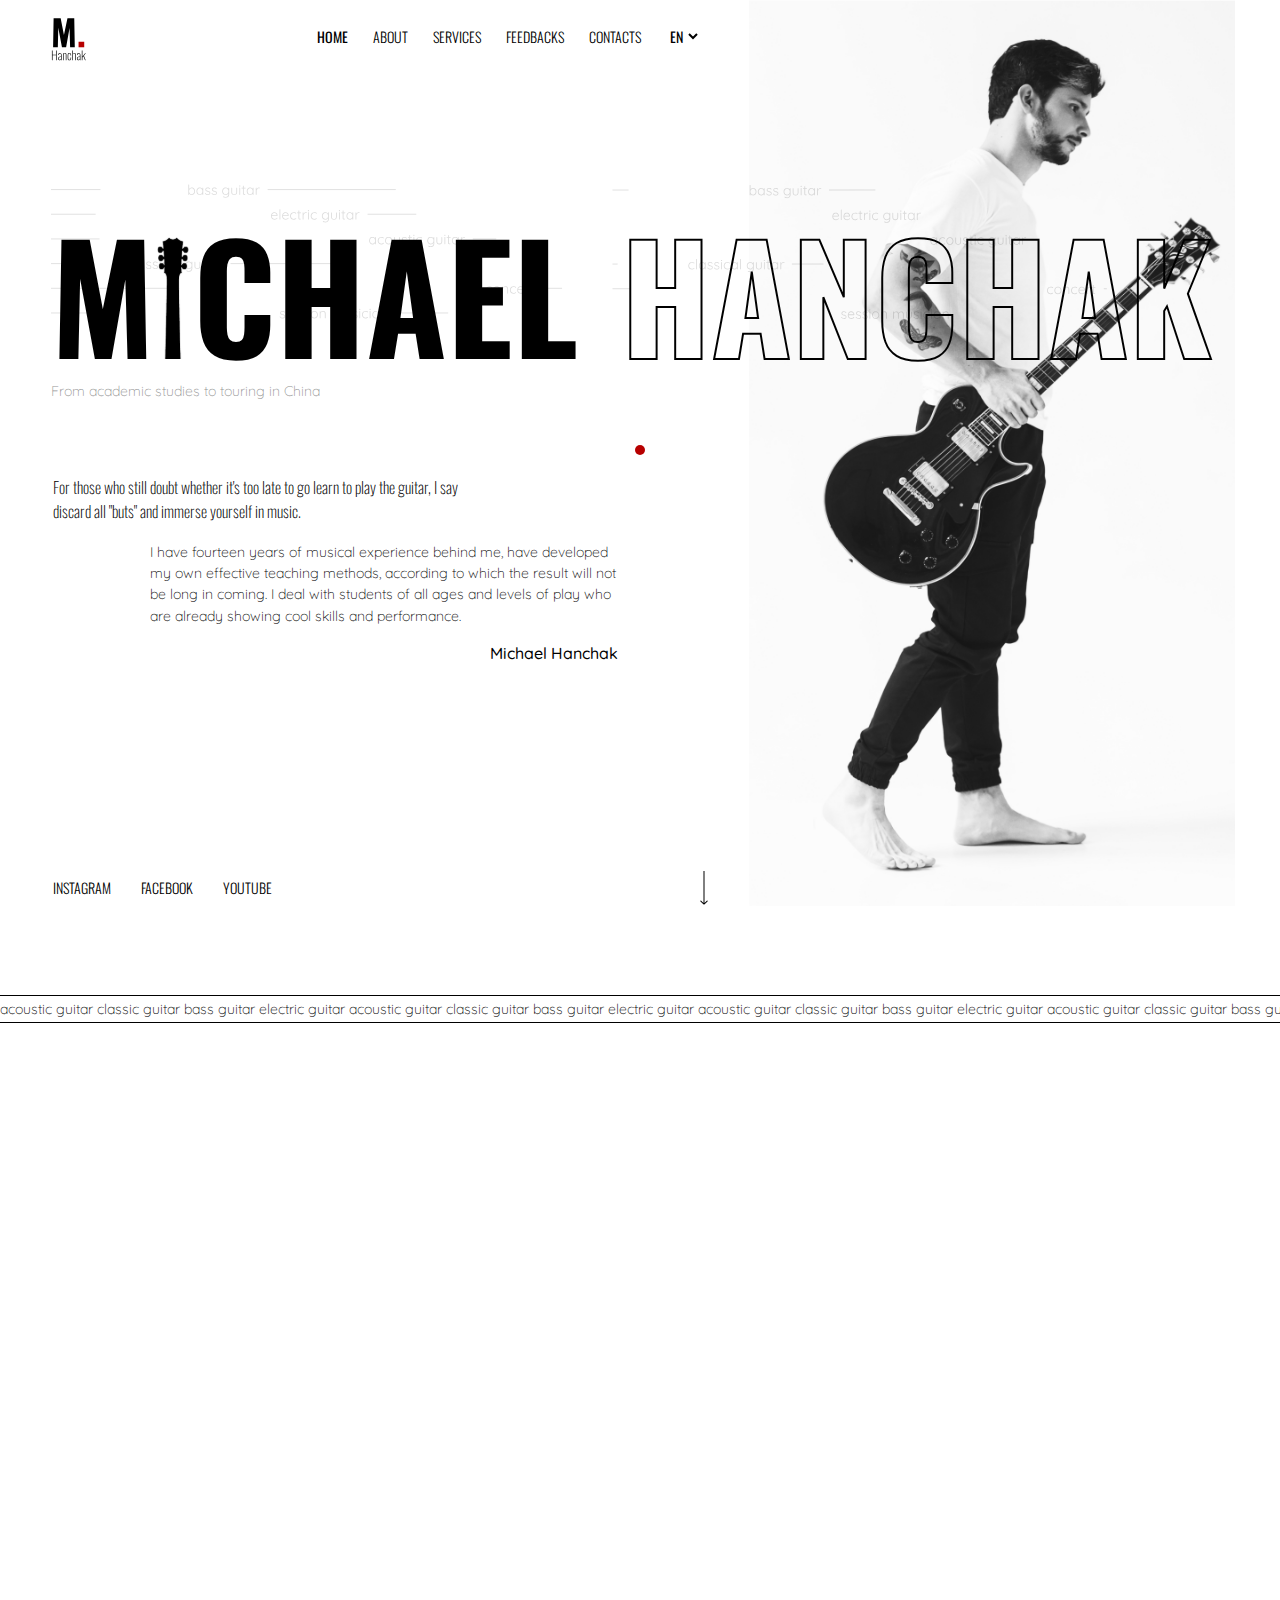
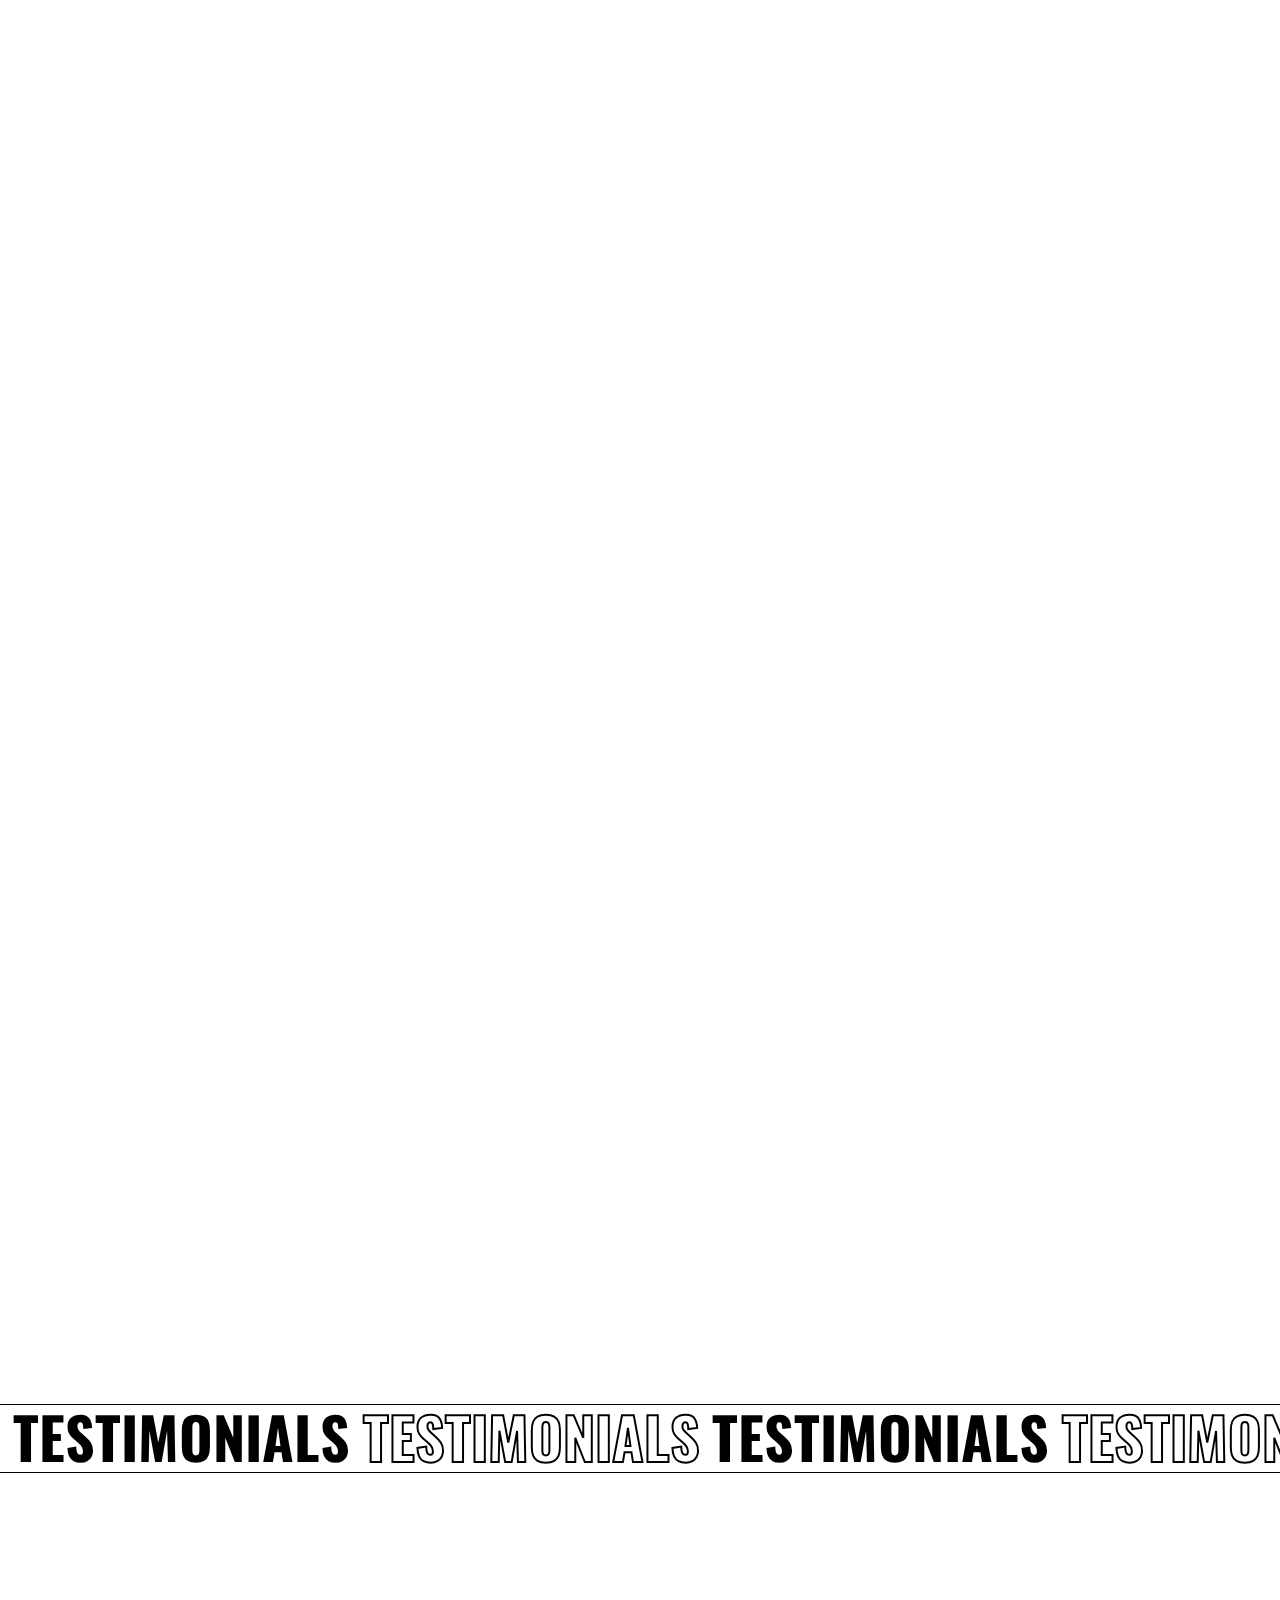
==== index.html @ 6a5775c9 "Add files via upload" ====
<!DOCTYPE html>
<html lang="en">
<head>
    <meta charset="UTF-8">
    <meta http-equiv="X-UA-Compatible" content="IE=edge">
    <meta name="viewport" content="width=device-width, initial-scale=1.0">
    <link rel="stylesheet" href="css/style.css">
    <link rel="preconnect" href="https://fonts.googleapis.com">
    <link rel="preconnect" href="https://fonts.gstatic.com" crossorigin>
    <link href="https://fonts.googleapis.com/css2?family=Oswald:wght@200;300;700&family=Quicksand:wght@300;400;500&display=swap" rel="stylesheet">
    <title>Michael Hanchak</title>
</head>
<body>
<!--HEADER------------------------------------------------------->
    <header>
        <div class="header_main" id="home">
            <img src="img/logo.svg" alt="" class="logo">
            <ul class="header_list">
                <li class="header_list_item cool"><a class="link_style" href=""><b>HOME</b></a></li>
                <li class="header_list_item"><a class="link_style" href="#aboutus">ABOUT</a></li>
                <li class="header_list_item"><a class="link_style" href="#buttons">SERVICES</a></li>
                <li class="header_list_item"><a class="link_style" href="#reviews">FEEDBACKS</a></li>
                <li class="header_list_item"><a class="link_style" href="#footer">CONTACTS</a></li>
                <select class="language_choice" name="language" id="">
                    <option class="lang_item" value="">EN</option>
                    <option class="lang_item" value="">UA</option>
                </select>
            </ul>
        </div>
    </header>
<!--MAIN------------------------------------------------------->
    <main>
        <div class="full_main">
            <!--PAGE 1------------------------------------------------------->
            <div class="main_page_1">
                <img class="bg_lines" src="img/pg1bg_lines.svg" alt="">
                <p class="text_on_lines">From academic studies to touring in China</p>
                

                <div class="name_horrible">
                    <p class="name">M CHAEL</p>
                    <div class="guitar_img"><img class="guitar_img_file" src="img/name.svg" alt=""></div>
                    <p class="name2">HANCHAK</p>
                </div>


                <div class="main_page_1_1">
                    <p class="pg1_text1">
                        For those who still doubt whether it's too late to go learn to play the guitar, I say <br>
                        discard all "buts" and immerse yourself in music.
                    </p>
                    <p class="pg1_text2">
                        I have fourteen years of musical experience behind me, have developed <br>
                         my own effective teaching methods, according to which the result will not <br>
                          be long in coming. I deal with students of all ages and levels of play who <br>
                           are already showing cool skills and performance.
                    </p>
                    <p class="name_text">Michael Hanchak</p>
                    <ul class="page1_list">
                        <li class="page1_list_item"><a href="https://www.instagram.com/Hanchak_misha/?fbclid=IwAR0zFaBTTcOoKTKnZmFk0gU4wM2YZKLxh1e95aUf5MDQw4wqqbpULTgutEI" class="link_style">INSTAGRAM</a></li>
                        <li class="page1_list_item"><a href="https://www.facebook.com/profile.php?id=100013461883903" class="link_style">FACEBOOK</a></li>
                        <li class="page1_list_item"><a href="https://www.youtube.com/channel/UCk6Q1EAaJAhu2RULEpfcBSQ" class="link_style">YOUTUBE</a></li>
                        <li class="page1_list_item arrow"><a href="#aboutus" class="link_style"><img class="arrow" src="img/arrow.svg" alt=""></a></li>
                    </ul>
                </div>
                <div class="main_page_1_2">
                    <img src="img/pg1img.jpg" alt="" class="page_1_img">
                </div>
            </div>
            <h1 class="marquee"><span>acoustic guitar classic guitar bass guitar electric guitar acoustic guitar classic guitar bass guitar electric guitar acoustic guitar classic guitar bass guitar electric guitar acoustic guitar classic guitar bass guitar electric guitar acoustic guitar classic guitar bass guitar electric guitar acoustic guitar classic guitar bass guitar electric guitar acoustic guitar classic guitar bass guitar electric guitar acoustic guitar classic guitar bass guitar electric guitar acoustic guitar classic guitar bass guitar electric guitar acoustic guitar classic guitar bass guitar electric guitar acoustic guitar classic guitar bass guitar electric guitar acoustic guitar classic guitar bass guitar electric guitar
                acoustic guitar classic guitar bass guitar electric guitar acoustic guitar classic guitar bass guitar electric guitar acoustic guitar classic guitar bass guitar electric guitar acoustic guitar classic guitar bass guitar electric guitar acoustic guitar classic guitar bass guitar electric guitar acoustic guitar classic guitar bass guitar electric guitar acoustic guitar classic guitar bass guitar electric guitar acoustic guitar classic guitar bass guitar electric guitar acoustic guitar classic guitar bass guitar electric guitar acoustic guitar classic guitar bass guitar electric guitar acoustic guitar classic guitar bass guitar electric guitar acoustic guitar classic guitar bass guitar electric guitar
            </span></h1>
            <!--PAGE 2------------------------------------------------------->
            <div class="main_page_2">
                <img class="pg2bg_lines" src="img/pg2bg_lines.svg" alt="">
                <div class="main_page_2_1">
                    <p class="pg2_text1">
                        Since childhood I loved guitar <br> and rock music. 
                    </p>
                </div>
                <div class="main_page_2_2" id="aboutus">
                    <p class="about_me_text2">ABOUT <span class="about_me_text"> ME</span></p>
                    <p class="pg2_text2">
                        At the age of 10 I went to music school for guitar. At the age of 14 I <br>
                        formed a punk rock band with friends and performed as an electric <br>
                        guitarist. At the age of 15 entered the Uzhhorod State Music School. <br>
                        Participated in many concerts and is a winner of international guitar <br>
                        competitions.
                    </p>
                    <p class="pg2_text3">
                        In 2015 entered the Lysenko National Academy of Music in Lviv. I have <br>
                        participated in various concerts as an electro, bass and classical <br>
                         guitarist. In 2016, I started taking guitar lessons. In 2018, I worked in <br>
                          Shanghai in a band as an electric guitarist for one year. 
                    </p>
                </div>
            </div>
            <!--PAGE 3_1------------------------------------------------------->
            <div class="main_page_3"  id="buttons">
                <div class="part1">
                    <p class="pricing_text"><span class="pricing">PRICING</span> CARDS</p>
                </div>
                <div class="part2">
                    <img src="img/p3_lines.svg" alt="" class="pg3_lines">
                </div>
            </div>
            <!--PAGE 3_2------------------------------------------------------->
            <div class="main_page3_2">
                <div class="btn_20_dolars">
                    <p class="dolars_text"><span class="number">20$</span><br><span class="lesson lesson2">Guitar lessons</span></p>
                </div>
                <div class="btn_150_dolars">
                    <p class="dolars_text"><span class="number">150$</span><br><span class="lesson">Performance</span></p>
                </div>
                <div class="btn_100_dolars">
                    <p class="dolars_text"><span class="number">100$</span><br><span class="lesson">Session work</span></p>
                </div>
            </div>
            <!--PAGE 4------------------------------------------------------->
            <div class="main_page_4">
                <div class="main_page_4_1">
                    <p class="page4_text1">#mymusicwillNOTsubside</p>
                </div>
                <div class="main_page_4_2">
                    <p class="page4_text2">
                        Having 14 years of musical experience behind <br>
                        me, I have developed my own effective teaching <br>
                        methods, according to which the result will not be <br>
                        long in coming. I deal with students of all ages <br>
                        and levels of play who are already showing cool <br>
                        skills and performance!
                    </p>
                </div>
            </div>
            <h1 class="marquee2"><span class="testimona_black">TESTIMONIALS</span><span class="testimona_white"> TESTIMONIALS</span><span class="testimona_black">TESTIMONIALS</span><span class="testimona_white"> TESTIMONIALS</span><span class="testimona_black">TESTIMONIALS</span></h1>
            <!--REVIEWS------------------------------------------------------->
            <div class="slider" id="reviews">
                <div class="slider_item">
                    <p class="und_slide_text">Playing the guitar, Tutor for children</p>
                    <p class="review_text">“Mykhailo is my first teacher. Yes, only after 30 years did I dare to take guitar lessons. Step by step I learned, mastered notes and simple but charming melodies. Lessons with Mykhailo are always interesting and very lively.”</p>
                        <p class="name_rev_text"><img src="img/name_review.svg" alt="" class="name_review">Olexander</p>
                </div>
                <div class="slider_item">
                    <p class="und_slide_text">Guitar play</p>
                    <p class="review_text">Mykhailo Mykhailovych plays the guitar with my son. The teacher teaches conscientiously, I like how he behaves in the lessons, how he explains. I am satisfied with the classes. I liked everything very much. Thank you for your cooperation!</p>
                        <p class="name_rev_text"><img src="img/name_review.svg" alt="" class="name_review">Roman</p>
                </div>
                <div class="slider_item">
                    <p class="und_slide_text">Playing the guitar, Basic level</p>
                    <p class="review_text">We are satisfied with tutor Mykhailo Mykhailovych. I was able to find a common language with my daughter, but we did not practice for long, because the child is 8 years old. In the future, we plan to study with this teacher.</p>
                        <p class="name_rev_text"><img src="img/name_review.svg" alt="" class="name_review">Anastasiia</p>   
                </div>
                <div class="slider_item">
                    <p class="und_slide_text">Playing the guitar, Tutor for beginners</p>
                    <p class="review_text">We were looking for a guitar tutor. We are completely satisfied with the teacher Mykhailo Mykhailovych, we enjoy attending classes. A good teacher! Explains the material simply and easily.Thank you for your cooperation!</p>
                    <p class="name_rev_text"><img src="img/name_review.svg" alt="" class="name_review">Maryana</p>     
                </div>
            </div>
        </div>
    </main>
<!--FOOTER------------------------------------------------------->
    <footer>
        <div class="main_footer" id="footer">
            <div class="footer_1_1">
                <p class="name_footer">Mike Hanchak</p>
                <p class="contact_me_foot">+420 773 728 876</p>
                <p class="contact_me_foot">M.hanchak@icloud.com</p>
                <p class="all_right">All RIGHTS RESERVED</p>
            </div>
            <div class="footer_1_2">
                <ul class="footer_list">
                    <li class="footer_list_item"><a class="link_style foot_link" href="#home"><b>HOME</b></a></li>
                    <li class="footer_list_item"><a class="link_style foot_link" href="#aboutus">ABOUT</a></li>
                    <li class="footer_list_item"><a class="link_style foot_link" href="#buttons">SERVICES</a></li>
                    <li class="footer_list_item"><a class="link_style foot_link" href="#reviews">FEEDBACKS</a></li>
                    <li class="footer_list_item"><a class="link_style foot_link" href="#footer">CONTACTS</a></li>
                </ul>
                <ul class="footer_list2">
                    <li class="foot2_list_item"><a href="https://www.instagram.com/Hanchak_misha/?fbclid=IwAR0zFaBTTcOoKTKnZmFk0gU4wM2YZKLxh1e95aUf5MDQw4wqqbpULTgutEI" class="link_style foot_link2">INSTAGRAM</a></li>
                    <li class="foot2_list_item"><a href="https://www.facebook.com/profile.php?id=100013461883903" class="link_style foot_link2">FACEBOOK</a></li>
                    <li class="foot2_list_item"><a href="https://www.youtube.com/channel/UCk6Q1EAaJAhu2RULEpfcBSQ" class="link_style foot_link2">YOUTUBE</a></li>
            </div>
        </div>
    </footer>
    <div id="cursor"></div>
    <script src="https://code.jquery.com/jquery-3.6.0.min.js"></script>
    <script src="js/slick.min.js"></script>
    <script src="js/script.js"></script>
</body>
</html>
---- css/style.css ----
/*Reboot*/

*{
    padding: 0;
    margin: 0;
    border: 0;
 }
 *,*::before,*::after{
    -moz-box-sizing: border-box;
    -webkit-box-sizing: border-box;
    box-sizing: border-box;
 }
 :focus,:active{outline: none;}
 a:focus,a:active{outline: none;}
 nav,footer,header,aside{display: block;}
 html,body{
    height: 100%;
    width: 100%;
    font-size: 100%;
    line-height: 1;
    font-size: 14px;
    -ms-text-size-adjust: 100%;
    -moz-text-size-adjust: 100%;
    -webkit-text-size-adjust: 100%;
    scroll-behavior: smooth;
 }
 .btn, button{
    -webkit-appearance: none;
    -moz-appearance:    none;
    appearance:         none;
 }
 
 .btn:focus, button:focus{
   outline: none;
 } 
 a[href^=tel]{
    color: #000;
 }
 input,button,textarea{font-family: inherit;}
 input::-ms-clear{display: none;}
 button{cursor: pointer;}
 button::-moz-focus-inner{padding: 0;border: 0;}
 a,a:visited{text-decoration: none;}
 a:hover{text-decoration: none;}
 img{vertical-align: top;}
 h1,h2,h3,h4,h5,h6{font-size: inherit;font-weight: inherit;}


body {
    max-width: 100%;
    min-width: 320px;
    font-weight: 300;
    font-size: 1.1vw;
    font-family: 'Oswald', sans-serif;
    overflow-x: hidden;
}
.li {
    list-style: none;
}


/*---HEADER-------------------------------------------------------------------*/

.header_main {
    display: flex;
    position: absolute;
    padding: 1% 0 0 4%;
    align-items: center;
    width: 100%;
    z-index: 1;
    opacity: 0;
    transform: translateY(-5%);
}
.header_main.element-show {
    opacity: 1;
    transition: all 1s;
    transform: translateY(0%);
  }
.logo {
    width: 2.8%;
    transition: 1s all;
}
.logo:hover {
    transform: scale(1.2);
}
.header_list {
    width: 60%;
    margin-left: 17%;
    transition: 1s all;
}
.header_list:hover{
transform: scale(1.01);
}
.header_list_item {
    display: inline;
    margin-left: 3%;
    transition: 1s all;
}
.language_choice {
    font-size: 1.1vw;
    font-family: 'Oswald', sans-serif;
    margin-left: 3%;
    background-color: rgba(0, 0, 0, 0);
}
.lang_item{
    background-color: #000;
    color: white;
}
.link_style {
    color: #000;
    text-decoration: none;
    background-image: linear-gradient(currentColor, currentColor);
    background-position: 0% 100%;
    background-repeat: no-repeat;
    background-size: 0% 2px;
    transition: background-size 0.3s;
}
.link_style:hover{
    background-size: 100% 2px;
    color: #B70000;
}
.link_style:active{
    background-color: #000;
    color: white;
    border-radius: 5px;
}
/*---MAIN_PAGE_1-------------------------------------------------------------------*/

.main_page_1 {
    display: flex;
    width: 100%;
    padding-bottom: 6.9%;
}
.main_page_1_1 {
    display: flex;
    flex-direction: column;
    width: 58.5%;
    opacity: 0;
    transform: translateY(4%);
}
.main_page_1_1.element-show {
    opacity: 1;
    transition: all 1s;
    transform: translateY(0%);
  }

.main_page_1_2 {
    width: 41.5%;
}
.page_1_img {
    width: 91.5%;
}

.bg_lines{
    position: absolute;
    width: 92.5%;
    margin-left: 4%;
    margin-top: 14%;
    opacity: 0;
    transform: translateY(10%);
}
.bg_lines.element-show {
    opacity: 1;
    transition: all 1s;
    transform: translateY(0%);
  }
.text_on_lines{
    position: absolute;
    font-family: 'Quicksand', sans-serif;
    width: 22%;
    margin-top: 30%;
    margin-left: 4%;
    color: #939393;
    opacity: 0;
    transform: translateY(500%);
}
.text_on_lines.element-show {
    opacity: 1;
    transition: all 1.2s;
    transform: translateY(0%);
}
.name_horrible{
    display: flex;
    position: absolute;
    width: 96%;
    margin-left: 4%;
    opacity: 0;
    transform: translateY(10%);
}
.name_horrible.element-show {
    opacity: 1;
    transition: all 1s;
    transform: translateY(0%);
  }
.name{
    margin-top: 17.8%;
    display: flex;
    font-size: 11.5vw;
    font-weight: 700;
    color: rgb(0, 0, 0);
    transition: 0.3s all;
}
.guitar_img{
    width: 10%;
    margin-top: 18.8%;
    margin-left: -38%;
}
.guitar_img_file{
    width: 100%;
}
.name:hover{
    color: rgba(0, 0, 0, 0);
    -webkit-text-stroke-width: 2px;
    -webkit-text-stroke-color: black;
}
.name2{
    margin-top: 17.8%;
    display: flex;
    font-size: 11.5vw;
    font-weight: 700;
    margin-left: 31.5%;
    color: rgba(0, 0, 0, 0);
    -webkit-text-stroke-width: 2px;
    -webkit-text-stroke-color: black;
    transition: 0.3s all;
}
.name2:hover{
    color: rgb(0, 0, 0);
}
.pg1_text1{
    font-size: 1.25vw;
    font-weight: 200;
    margin-left: 7.1%;
    margin-top: 63.5%;
    line-height: 150%;
}
.pg1_text2{
    margin-left: 20%;
    font-family: 'Quicksand', sans-serif;
    margin-top: 2.5%;
    line-height: 150%;
}
.name_text{
    font-family: 'Quicksand', sans-serif;
    font-weight: 500;
    margin-top: 2.5%;
    margin-left: 65.5%;
    font-size: 1.25vw;
}
.page1_list{
    display: flex;
    align-items: center;
    margin-top: 28%;
    margin-left: 3.1%;
    width: 100%;
    transition: 1s all;
}
.page1_list:hover{
    transform: scale(1.01);
}
.page1_list_item{
    display: inline;
    margin-left: 4%;
}
.arrow{
    display: block;
    width: 10%;
    margin-left: 52%;
    transition: 1s all;
}
.arrow:hover{
    transform: rotateZ(360deg);
}
/*---SCROLL TEXT-------------------------------------------------------------------*/
.marquee{
    width: 100%;
    padding: 0.5% 0 0.5% 0;
    border-top: 1px solid #000;
    border-bottom: 1px solid #000;
}

@-webkit-keyframes scroll {
    0% {
        -webkit-transform: translate(0, 0);
        transform: translate(0, 0);
    }
    100% {
        -webkit-transform: translate(-100%, 0);
        transform: translate(-100%, 0)
    }
}
 
@-moz-keyframes scroll {
    0% {
        -moz-transform: translate(0, 0);
        transform: translate(0, 0);
    }
    100% {
        -moz-transform: translate(-100%, 0);
        transform: translate(-100%, 0)
    }
}
 
@keyframes scroll {
    0% {
        transform: translate(0, 0);
    }
    100% {
        transform: translate(-100%, 0)
    }
}
 
.marquee {
    display: block;
    width: 100%;
    white-space: nowrap;
    overflow: hidden;
    font-family: 'Quicksand', sans-serif;
    font-weight: 300;
}
 
.marquee span {
    display: inline-block;
    -webkit-animation: scroll 80s infinite linear;
    -moz-animation: scroll 80s infinite linear;
    animation: scroll 80s infinite linear;
}


/*---MAIN_PAGE_2-------------------------------------------------------------------*/

.main_page_2 {
    display: flex;
    width: 100%;
    padding-top: 12%;
    padding-bottom: 16.69%;
    opacity: 0;
    transform: translateY(10%);
}
.main_page_2.element-show {
    opacity: 1;
    transition: all 1s;
    transform: translateY(0%);
  }
.pg2bg_lines{
    position: absolute;
    width: 100%;
    padding: 0 3.5% 0 3.5%;
}

.main_page_2_1 {
    width: 43%;
}
.main_page_2_2 {
    display: flex;
    flex-direction: column;
    width: 57%;
}
.pg2_text1{
    font-size: 1.7vw;
    margin-top: 35%;
    line-height: 150%;
    margin-left: 26%;
}
.about_me_text{
    font-size: 9.7vw;
    font-weight: 700;
    margin-left: 3.5%;
    color: #000;
}
.about_me_text:hover{
    color: rgba(0, 0, 0, 0);
    -webkit-text-stroke-width: 2px;
    -webkit-text-stroke-color: black;
    transition: 0.3s all;
}
.about_me_text2{
    width: 55%;
    position: absolute;
    display: flex;
    align-items: center;
    font-size: 9.7vw;
    font-weight: 700;
    margin-top: 2%;
    color: rgba(0, 0, 0, 0);
   -webkit-text-stroke-width: 2px;
   -webkit-text-stroke-color: black;
   transition: 0.3s all;
}
.about_me_text2:hover{
    color: #000;
}

.pg2_text2{
    font-size: 1.4vw;
    font-family: 'Quicksand', sans-serif;
    font-weight: 300;
    margin-top: 27%;
    line-height: 150%;
}
.pg2_text3{
    font-size: 1.4vw;
    font-family: 'Quicksand', sans-serif;
    font-weight: 300;
    margin-top: 2%;
    line-height: 150%;
}

/*---MAIN_PAGE_3_1-------------------------------------------------------------------*/

.main_page_3{
    display: flex;
    width: 100%;
    padding-bottom: 8.35%;
    opacity: 0;
    transform: translateY(5%);
}
.main_page_3.element-show {
    opacity: 1;
    transition: all 1s;
    transform: translateY(0%);
  }
.part1{
    width: 50%;
}
.part2{
    width: 50%;
}
.pricing_text{
    color: rgba(0, 0, 0, 0);
    font-size: 6.5vw;
    font-weight: 700;
    -webkit-text-stroke-width: 2px;
    -webkit-text-stroke-color: black;
    transition: 0.3s all;
}
.pricing_text:hover{
    color: #000;
}
.pricing {
    color: #000;
    transition: 0.3s all;
    margin-left: 4%;
}
.pricing:hover{
    -webkit-text-stroke-width: 2px;
    -webkit-text-stroke-color: black;
    color: rgba(0, 0, 0, 0);
}
.pg3_lines {
    margin-top: 0.8%;
    width: 95%;
}

/*---MAIN_PAGE_3_2-------------------------------------------------------------------*/

.main_page3_2{
    display: flex;
    width: 100%;
    justify-content: center;
    padding-bottom: 16.69%;
    user-select: none;
}
.btn_20_dolars {
    display: block;
    width: 22.3%;
    transition: 1s all;
    border: 1px solid #000;
    opacity: 0;
    transform: translateY(5%);
}
.btn_20_dolars.element-show {
    opacity: 1;
    transition: all 1.5s;
    transform: translateY(0%);
  }
.btn_100_dolars.element-show {
    opacity: 1;
    transition: all 1.5s;
    transform: translateY(0%);
  }
.btn_150_dolars.element-show {
    opacity: 1;
    transition: all 1.5s;
    transform: translateY(0%);
  }
.dolars_text{
    display: flex;
    flex-direction: column;
    width: 100%;
    height: 100%;
    color: #000;
    align-items: center;
    justify-content: center;
}

.dolars_text2{
    display: flex;
    flex-direction: column;
    width: 100%;
    height: 100%;
    color: #000;
    align-items: center;
    justify-content: center;
}
.dolars_text:hover{
    color: white;
}
.dolars_text2:hover{
    color: white;
}
.number{
    font-weight: 200;
    font-size: 6.65vw;
    margin-top: 24%;
}
.lesson{
    font-family: 'Quicksand', sans-serif;
    font-weight: 300;
    font-size: 1.7vw;
    margin-top: 7.5%;
    padding-bottom: 24.5%;
}

.btn_20_dolars:hover {
    transform: scale(1.2);
    background-color: #000;
}
.btn_20_dolars:active {
    transform: rotateZ(10deg);
}
.btn_150_dolars {
    transition: 1s all;
    display: block;
    width: 22.3%;
    margin: 0 3.6% 0 3.6%;
    border: 1px solid #000;
    opacity: 0;
    transform: translateY(10%);
}
.btn_150_dolars:hover {
    transform: scale(1.2);
    background-color: #000;
}
.btn_150_dolars:active {
    transform: rotateZ(10deg);
}
.btn_100_dolars {
    transition: 1s all;
    display: block;
    width: 22.3%;
    border: 1px solid #000;
    opacity: 0;
    transform: translateY(10%);
}
.btn_100_dolars:hover {
    transform: scale(1.2);
    background-color: #000;
}
.btn_100_dolars:active {
    transform: rotateZ(10deg);
}
.img_20_dolars {
    width: 100%;
}
.img_150_dolars {
    width: 100%;
    visibility: hidden;
}
.img_100_dolars {
    width: 100%;
    visibility: hidden;
}

/*---MAIN_PAGE_4-------------------------------------------------------------------*/

.main_page_4 {
    display: flex;
    width: 100%;
    padding-bottom: 17%;
    opacity: 0;
    transform: translateY(10%);
}
.main_page_4.element-show {
    opacity: 1;
    transition: all 1.5s;
    transform: translateY(0%);
  }
.main_page_4_1 {
    width: 43%;
}
.main_page_4_2 {
    width: 57%;
}    
.page4_text1{
    font-size: 1.7vw;
    margin-left: 26%;
}
.page4_text2{
    font-size: 2.22vw;
    font-family: 'Quicksand', sans-serif;
    font-weight: 300;
    line-height: 150%;
}

/*---SCROLL TEXT 2-------------------------------------------------------------------*/
.marquee2{
    width: 100%;
    padding: 0.2% 0 0.5% 0;
    border-top: 1px solid #000;
    border-bottom: 1px solid #000;
}

.testimona_black {
    font-size: 4.5vw;
    font-weight: 700;
    margin-left: 1%;
}
.testimona_white {
    font-size: 4.5vw;
    font-weight: 700;
    margin-left: 1%;
    -webkit-text-stroke-width: 2px;
    -webkit-text-stroke-color: black;
    color: rgba(0, 0, 0, 0);
}

@-webkit-keyframes scroll {
    0% {
        -webkit-transform: translate(0, 0);
        transform: translate(0, 0);
    }
    100% {
        -webkit-transform: translate(-100%, 0);
        transform: translate(-100%, 0)
    }
}
 
@-moz-keyframes scroll {
    0% {
        -moz-transform: translate(0, 0);
        transform: translate(0, 0);
    }
    100% {
        -moz-transform: translate(-100%, 0);
        transform: translate(-100%, 0)
    }
}
 
@keyframes scroll {
    0% {
        transform: translate(0, 0);
    }
    100% {
        transform: translate(-100%, 0)
    }
}
 
.marquee2 {
    display: block;
    width: 100%;
    white-space: nowrap;
    overflow: hidden;
}
 
.marquee2 span {
    display: inline-block;
    -webkit-animation: scroll 5s infinite linear;
    -moz-animation: scroll 5s infinite linear;
    animation: scroll 5s infinite linear;
}



/*---FOOTER-------------------------------------------------------------------*/

.main_footer{
    display: flex;
    width: 100%;
    background-color: #000;
    color: white;
    padding-bottom: 4.5%;
    margin-top: 17%;
    transition: 1s all;
}


.footer_1_1 {
    display: block;
    width: 50%;
    opacity: 0;
    transform: translateY(10%);
}
.footer_1_1.element-show {
    opacity: 1;
    transition: all 1s;
    transform: translateY(0%);
  }
.footer_1_2.element-show {
    opacity: 1;
    transition: all 1s;
    transform: translateY(0%);
  }
.footer_1_2 {
    display: block;
    width: 50%;
    opacity: 0;
    transform: translateY(10%);
}
.name_footer{
    font-size: 3.33vw;
    font-weight: 700;
    margin-left: 23%;
    margin-top: 10%;
    margin-bottom: 3%;
}
.contact_me_foot{
    display: flex;
    margin-left: 23%;
    margin-bottom: 1.5%;
    font-family: 'Quicksand', sans-serif;
    font-weight: 300;
    color: #868686;
}

.all_right{
    font-family: 'Quicksand', sans-serif;
    font-weight: 300;
    margin-left: 23%;
    margin-top: 7%;
}
.footer_list{
    margin-top: 12%;
    transition: 1s all;
}
.footer_list_item{
    display: inline;
}
.footer_list:hover{
    transform: scale(1.01);
}
.footer_list2:hover{
    transform: scale(1.01);
}
.foot_link{
    color: white;
    font-size: 1.7vw;
    margin-left: 4.1%;
    transition: 0.5s all;
}
.foot_link:hover{
    color: #B70000;
}
.foot_link2:hover{
    color: #B70000;
}
.footer_list2 {
    margin-top: 15%;
    margin-left: 34%;
    transition: 1s all;
}
.foot2_list_item {
    display: inline;
    margin-left: 4%;
}
.foot_link2 {
    color: white;
    font-size: 1.1vw;
    font-family: 'Quicksand', sans-serif;
    font-weight: 300;
    transition: 0.5s all;
}


/*---CURSOR---------------------------------*/

#cursor {
    --size: 10px;
    position: fixed;
    top: 0;
    left: 0;
    height: var(--size);
    width: var(--size);
    background-color: #B70000;
    border-radius: 50%;
    transform: translate3d(
      calc(100vw * var(--cursor-x) - var(--size) / 2), 
      calc(100vh * var(--cursor-y) - var(--size) / 2), 
      0);
    pointer-events: none;
}

/*---SLIDER--------------------------*/

.rev_padding{
    padding: 0 5.7% 0 5.7%;
}

.review_text {
    font-family: 'Quicksand', sans-serif;
    font-weight: 300;
    line-height: 150%;
    margin-top: 3.1%;
}
.review_link {
    color: #000;
    display: block;
    margin-top: 6.2%;
    transition: 0.5s all;
}
.review_link:hover{
    transform: scale(1.01);
}
.review_link:hover {
    text-decoration: solid;
    color:#B70000;
}
.und_page_2{
    width: 100%;
}


.slider {
    display: flex;
    min-width: 0;
    justify-content: center;
    width: 100%;
    padding-top: 9.45%;
    opacity: 0;
    transform: translateY(10%);
}
.slider.element-show {
    opacity: 1;
    transition: all 1s;
    transform: translateY(0%);
  }
/*SLICK*/
.slick-list {
    overflow: hidden;
}
.slick-track{
    display: flex;
}
.slick-slide{
    margin-left: 2%;
}
.slider{
    position: relative;
    display: flex;
    justify-content: center;
    align-items: center;
    width: 95%;
    margin-top: 1%;
}
.name_rev_text{
    display: flex;
    margin-top: 2%;
}
.name_review {
    margin-top: 1.5%;
    margin-right: 3.5%;
    width: 7%;
}
.slider .slick-arrow{
    position: absolute;
    z-index: 10;
    top: 110%;
    background-color: white;
    transition: 0.3s all;
    font-size: 1.2vw;
}
.slider .slick-arrow:hover{
    transform: scale(1.2);
}

.slider .slick-arrow.slick-prev{
    left: -20%;
    width: 0.1%;
    opacity: 0;
}
.slider .slick-arrow.slick-next{
    right: 0;
    color: rgba(0, 0, 0, 0);
    background-image: url(../img/arrow2.svg);
    background-size: contain;
    background-repeat: no-repeat;
    width: 4%;
}
.name_rev_text{
    color: #939393;
    margin-top: 4%;
}
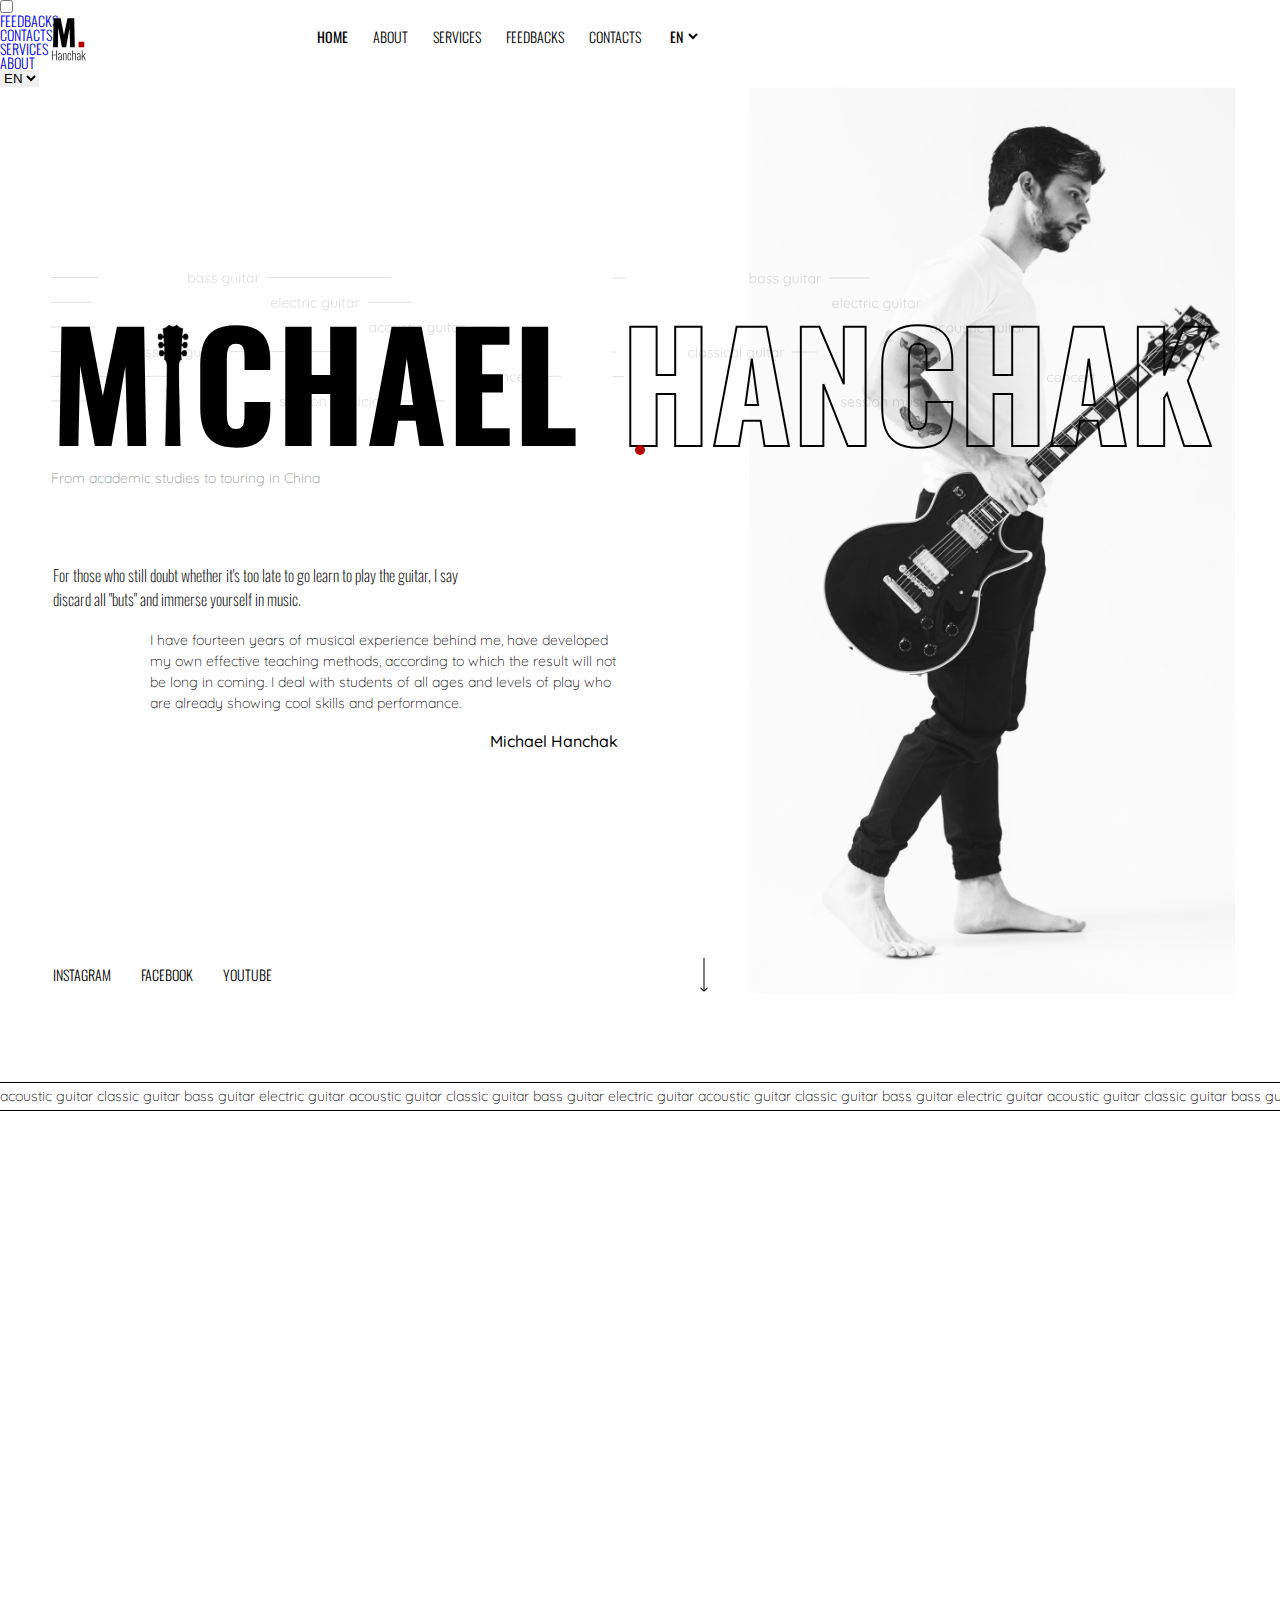
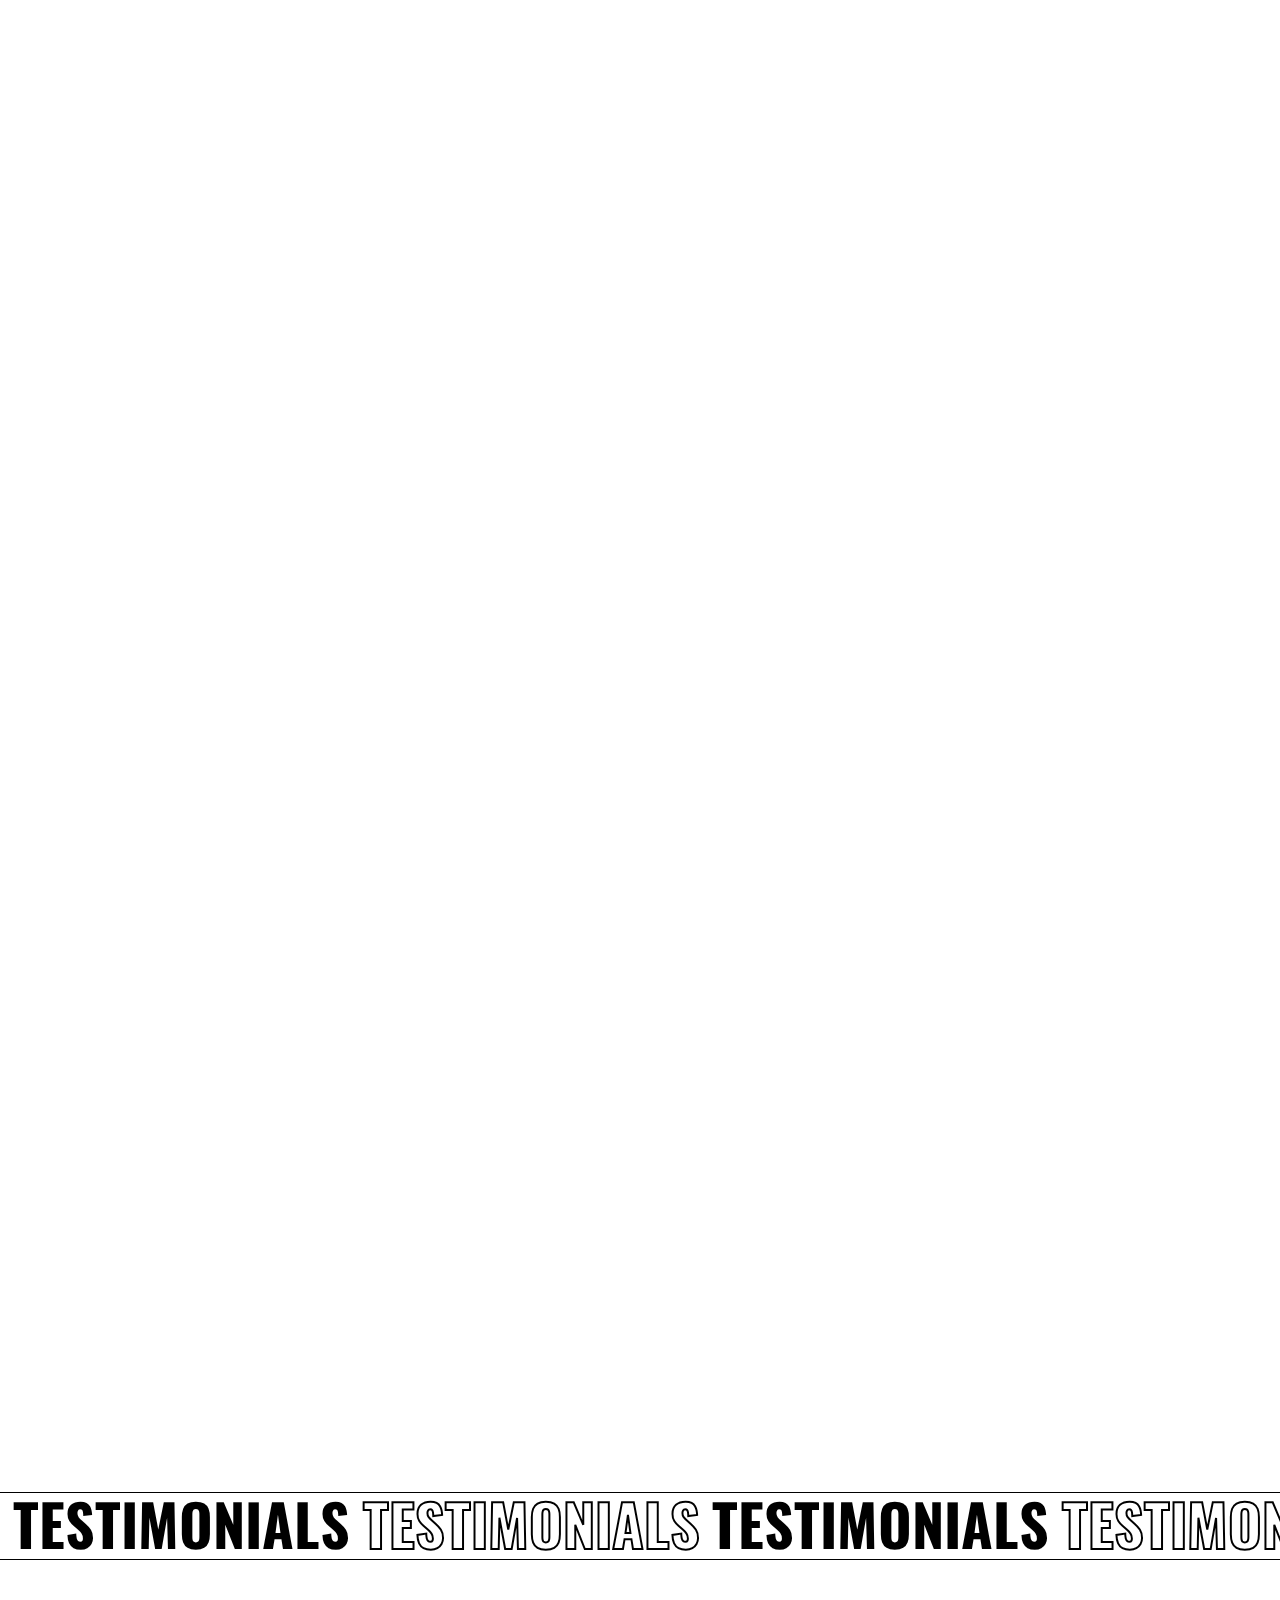
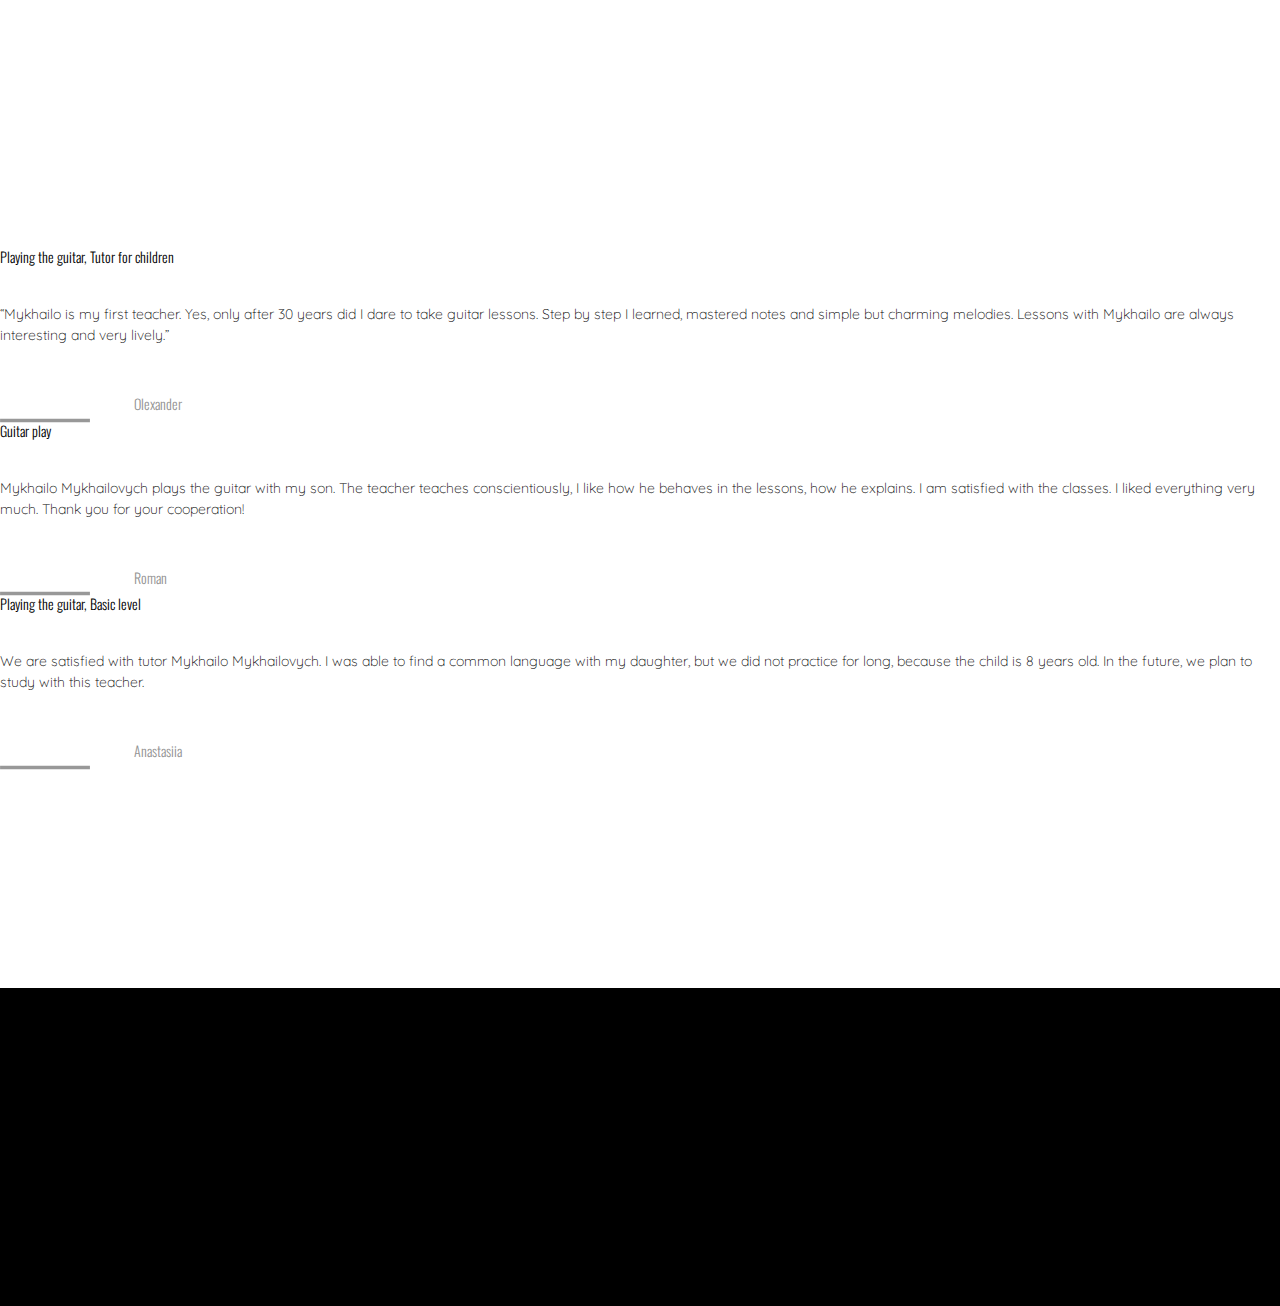
==== commit 1956b872: "Add files via upload" ====
--- a/index.html
+++ b/index.html
@@ -21,12 +21,30 @@
                 <li class="header_list_item"><a class="link_style" href="#buttons">SERVICES</a></li>
                 <li class="header_list_item"><a class="link_style" href="#reviews">FEEDBACKS</a></li>
                 <li class="header_list_item"><a class="link_style" href="#footer">CONTACTS</a></li>
-                <select class="language_choice" name="language" id="">
+                <select class="language_choice" name="language" id="lang"
+                onchange="window.location.href = this.options[this.selectedIndex].value">
                     <option class="lang_item" value="">EN</option>
-                    <option class="lang_item" value="">UA</option>
+                    <option class="lang_item" value="ukr_version/index_ukr.html">UA</option>
                 </select>
             </ul>
         </div>
+        <div class="burger">
+            <input id="menu__toggle" type="checkbox" />
+            <label class="menu__btn" for="menu__toggle">
+              <span></span>
+            </label>
+            <ul class="menu__box">
+                <li><a class="menu__item" href="#reviews2">FEEDBACKS</a></li>
+                <li><a class="menu__item" href="#footer">CONTACTS</a></li>
+                <li><a class="menu__item" href="#buttons">SERVICES</a></li>
+                <li><a class="menu__item" href="#aboutus">ABOUT</a></li>
+                <select class="language_choice_mob" name="language" id="lang"
+                onchange="window.location.href = this.options[this.selectedIndex].value">
+                    <option class="lang_item" value="">EN</option>
+                    <option class="lang_item" value="ukr_version/index_ukr.html">UA</option>
+                </select>
+            </ul>
+          </div>
     </header>
 <!--MAIN------------------------------------------------------->
     <main>
@@ -67,6 +85,7 @@
                     <img src="img/pg1img.jpg" alt="" class="page_1_img">
                 </div>
             </div>
+
             <h1 class="marquee"><span>acoustic guitar classic guitar bass guitar electric guitar acoustic guitar classic guitar bass guitar electric guitar acoustic guitar classic guitar bass guitar electric guitar acoustic guitar classic guitar bass guitar electric guitar acoustic guitar classic guitar bass guitar electric guitar acoustic guitar classic guitar bass guitar electric guitar acoustic guitar classic guitar bass guitar electric guitar acoustic guitar classic guitar bass guitar electric guitar acoustic guitar classic guitar bass guitar electric guitar acoustic guitar classic guitar bass guitar electric guitar acoustic guitar classic guitar bass guitar electric guitar acoustic guitar classic guitar bass guitar electric guitar
                 acoustic guitar classic guitar bass guitar electric guitar acoustic guitar classic guitar bass guitar electric guitar acoustic guitar classic guitar bass guitar electric guitar acoustic guitar classic guitar bass guitar electric guitar acoustic guitar classic guitar bass guitar electric guitar acoustic guitar classic guitar bass guitar electric guitar acoustic guitar classic guitar bass guitar electric guitar acoustic guitar classic guitar bass guitar electric guitar acoustic guitar classic guitar bass guitar electric guitar acoustic guitar classic guitar bass guitar electric guitar acoustic guitar classic guitar bass guitar electric guitar acoustic guitar classic guitar bass guitar electric guitar
             </span></h1>
@@ -110,10 +129,10 @@
                     <p class="dolars_text"><span class="number">20$</span><br><span class="lesson lesson2">Guitar lessons</span></p>
                 </div>
                 <div class="btn_150_dolars">
-                    <p class="dolars_text"><span class="number">150$</span><br><span class="lesson">Performance</span></p>
-                </div>
-                <div class="btn_100_dolars">
-                    <p class="dolars_text"><span class="number">100$</span><br><span class="lesson">Session work</span></p>
+                    <p class="dolars_text"><span class="number">150$+</span><br><span class="lesson">Performance</span></p>
+                </div>
+                <div class="btn_150_dolars mobile_move">
+                    <p class="dolars_text"><span class="number">100$+</span><br><span class="lesson">Session work</span></p>
                 </div>
             </div>
             <!--PAGE 4------------------------------------------------------->
@@ -154,6 +173,23 @@
                     <p class="und_slide_text">Playing the guitar, Tutor for beginners</p>
                     <p class="review_text">We were looking for a guitar tutor. We are completely satisfied with the teacher Mykhailo Mykhailovych, we enjoy attending classes. A good teacher! Explains the material simply and easily.Thank you for your cooperation!</p>
                     <p class="name_rev_text"><img src="img/name_review.svg" alt="" class="name_review">Maryana</p>     
+                </div>
+            </div>
+            <div class="mobile_review" id="reviews2">
+                <div class="slider_item">
+                    <p class="und_slide_text">Playing the guitar, Tutor for children</p>
+                    <p class="review_text">“Mykhailo is my first teacher. Yes, only after 30 years did I dare to take guitar lessons. Step by step I learned, mastered notes and simple but charming melodies. Lessons with Mykhailo are always interesting and very lively.”</p>
+                        <p class="name_rev_text"><img src="img/name_review.svg" alt="" class="name_review">Olexander</p>
+                </div>
+                <div class="slider_item review_left_mobile">
+                    <p class="und_slide_text">Guitar play</p>
+                    <p class="review_text">Mykhailo Mykhailovych plays the guitar with my son. The teacher teaches conscientiously, I like how he behaves in the lessons, how he explains. I am satisfied with the classes. I liked everything very much. Thank you for your cooperation!</p>
+                        <p class="name_rev_text"><img src="img/name_review.svg" alt="" class="name_review">Roman</p>
+                </div>
+                <div class="slider_item">
+                    <p class="und_slide_text">Playing the guitar, Basic level</p>
+                    <p class="review_text">We are satisfied with tutor Mykhailo Mykhailovych. I was able to find a common language with my daughter, but we did not practice for long, because the child is 8 years old. In the future, we plan to study with this teacher.</p>
+                        <p class="name_rev_text"><img src="img/name_review.svg" alt="" class="name_review">Anastasiia</p>   
                 </div>
             </div>
         </div>
@@ -165,6 +201,10 @@
                 <p class="name_footer">Mike Hanchak</p>
                 <p class="contact_me_foot">+420 773 728 876</p>
                 <p class="contact_me_foot">M.hanchak@icloud.com</p>
+                <div class="foot_mobile_element">
+                    <p class="contact_me_foot_mobile">+420 773 728 876</p>
+                    <p class="contact_me_foot_mobile">M.hanchak@icloud.com</p>
+                </div>
                 <p class="all_right">All RIGHTS RESERVED</p>
             </div>
             <div class="footer_1_2">
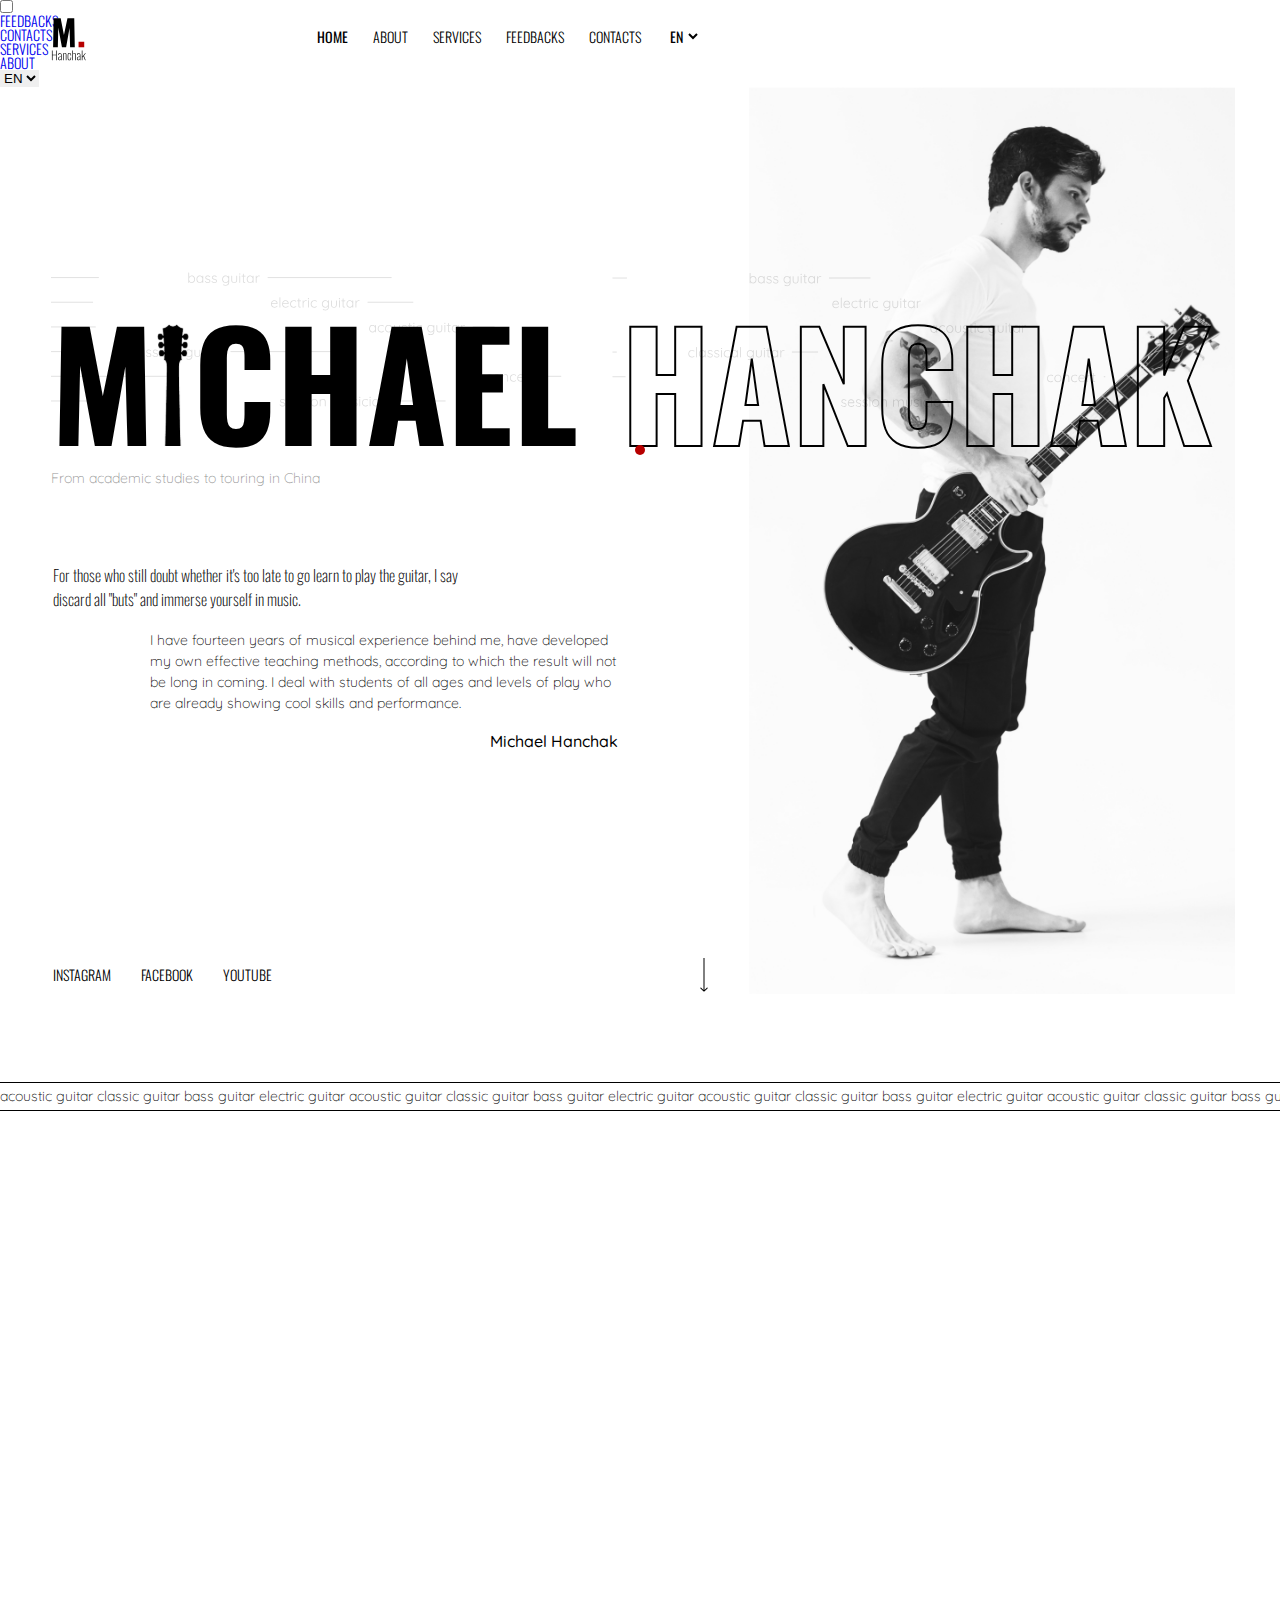
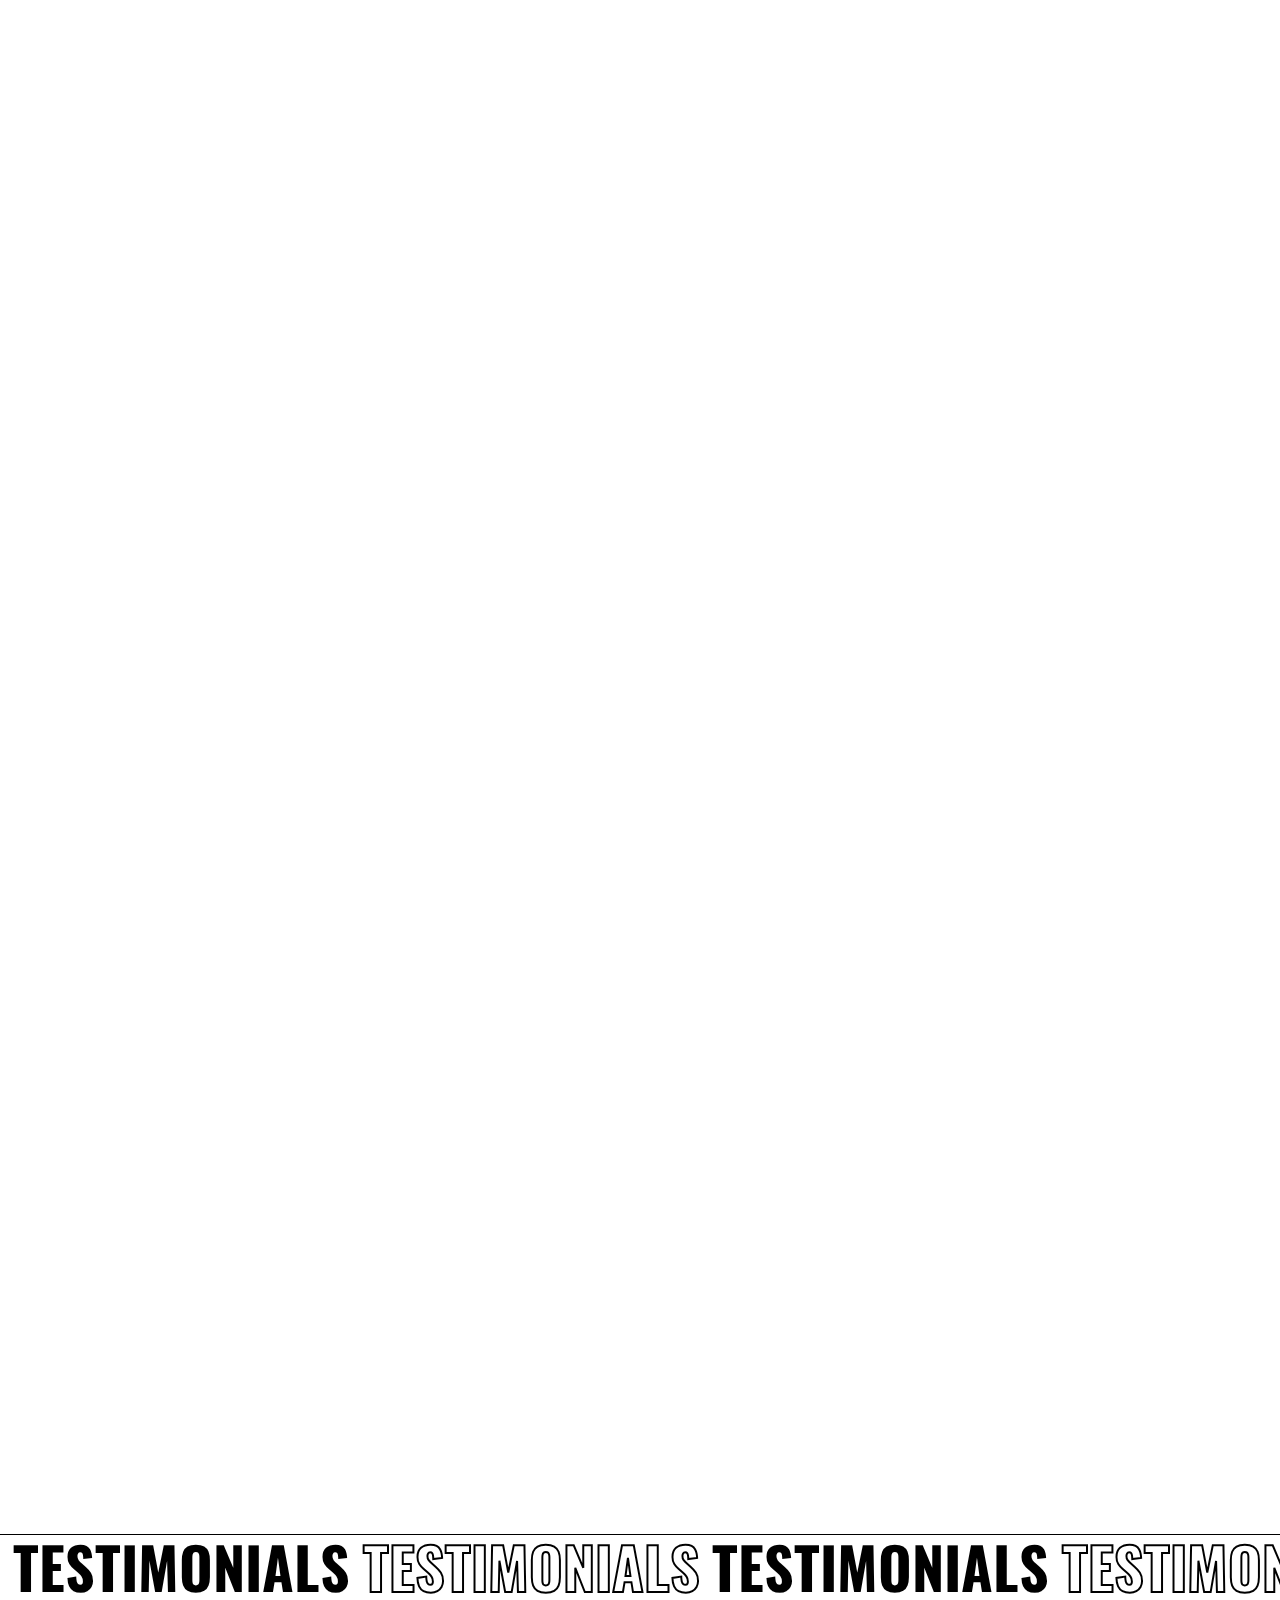
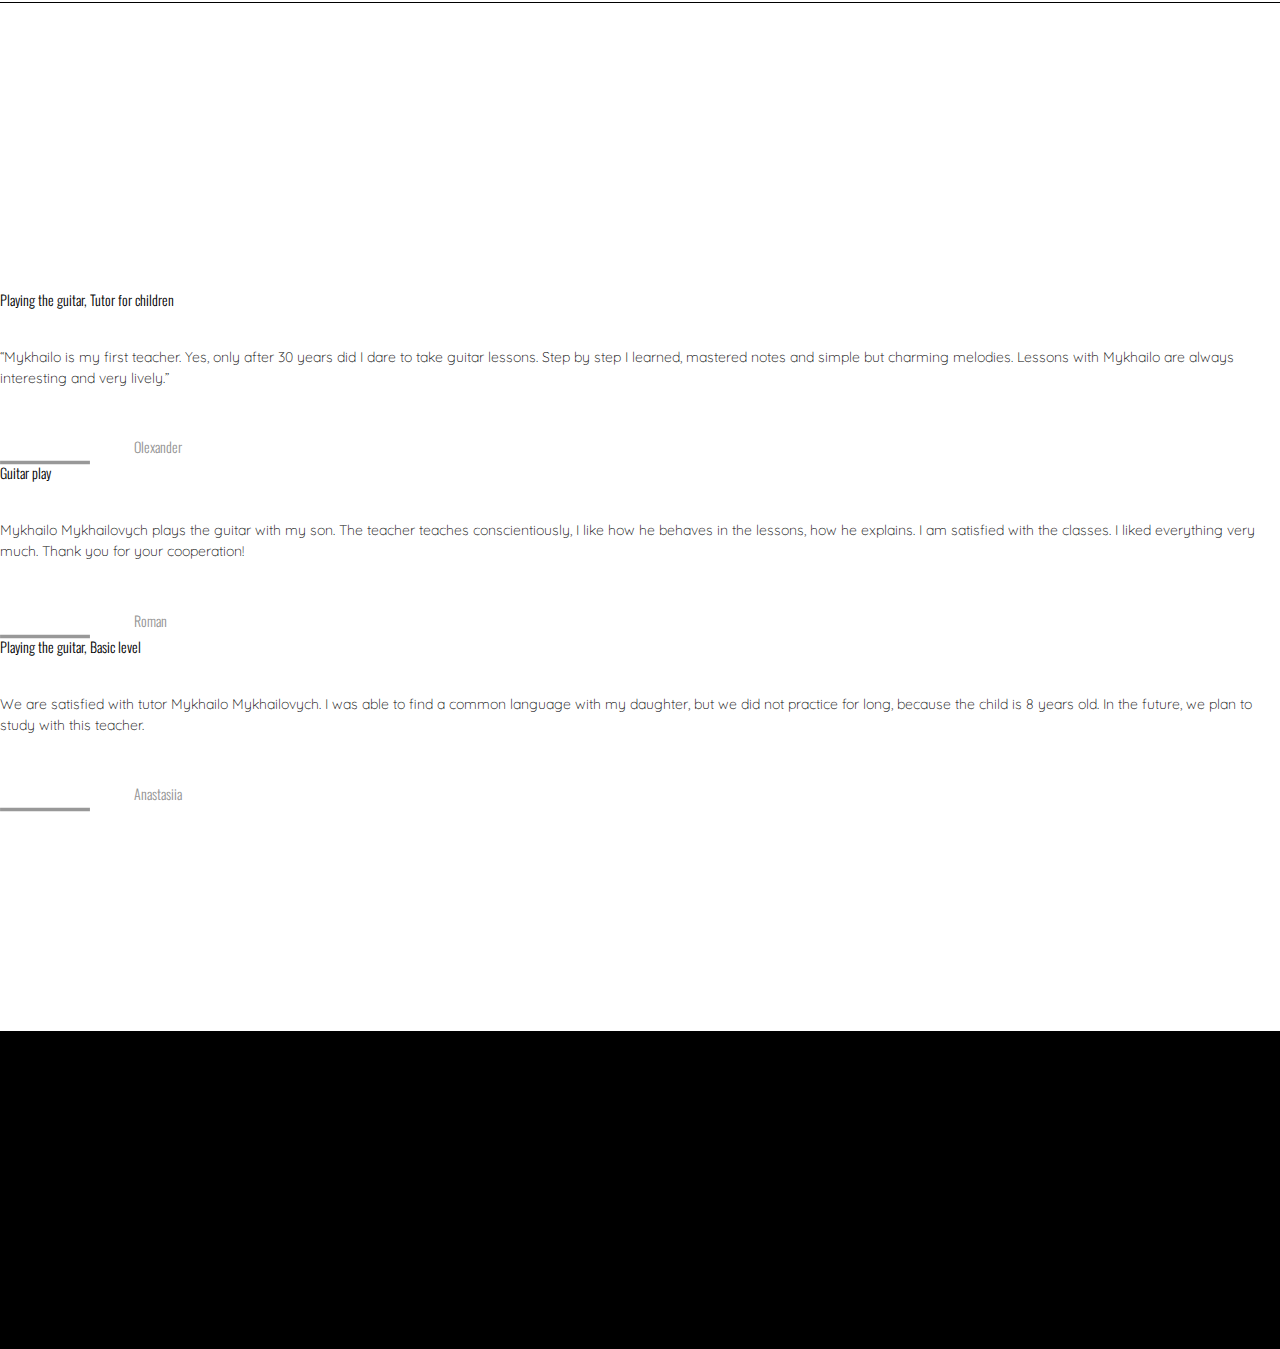
==== commit 9f67a39f: "Update index.html" ====
--- a/index.html
+++ b/index.html
@@ -142,7 +142,7 @@
                 </div>
                 <div class="main_page_4_2">
                     <p class="page4_text2">
-                        Having 14 years of musical experience behind <br>
+                        Having more than 16 years of musical experience behind <br>
                         me, I have developed my own effective teaching <br>
                         methods, according to which the result will not be <br>
                         long in coming. I deal with students of all ages <br>
@@ -227,4 +227,4 @@
     <script src="js/slick.min.js"></script>
     <script src="js/script.js"></script>
 </body>
-</html>+</html>
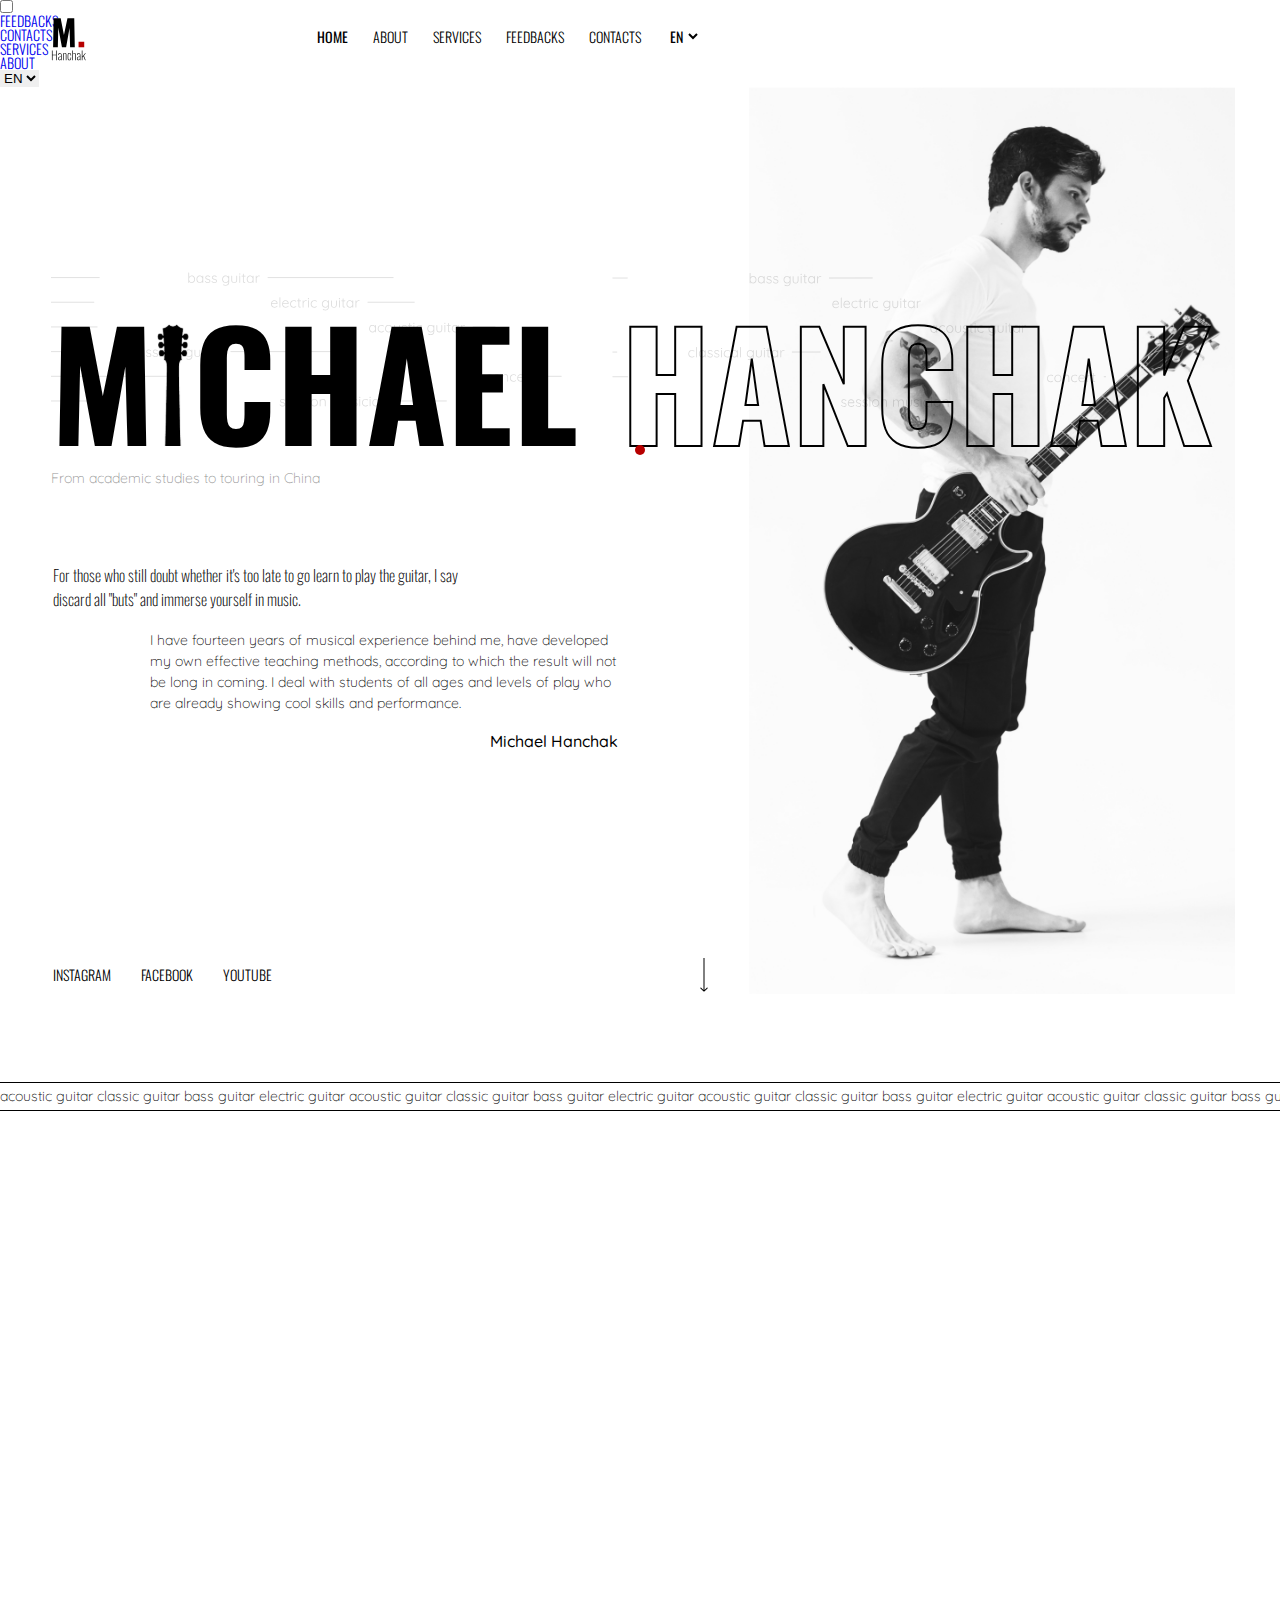
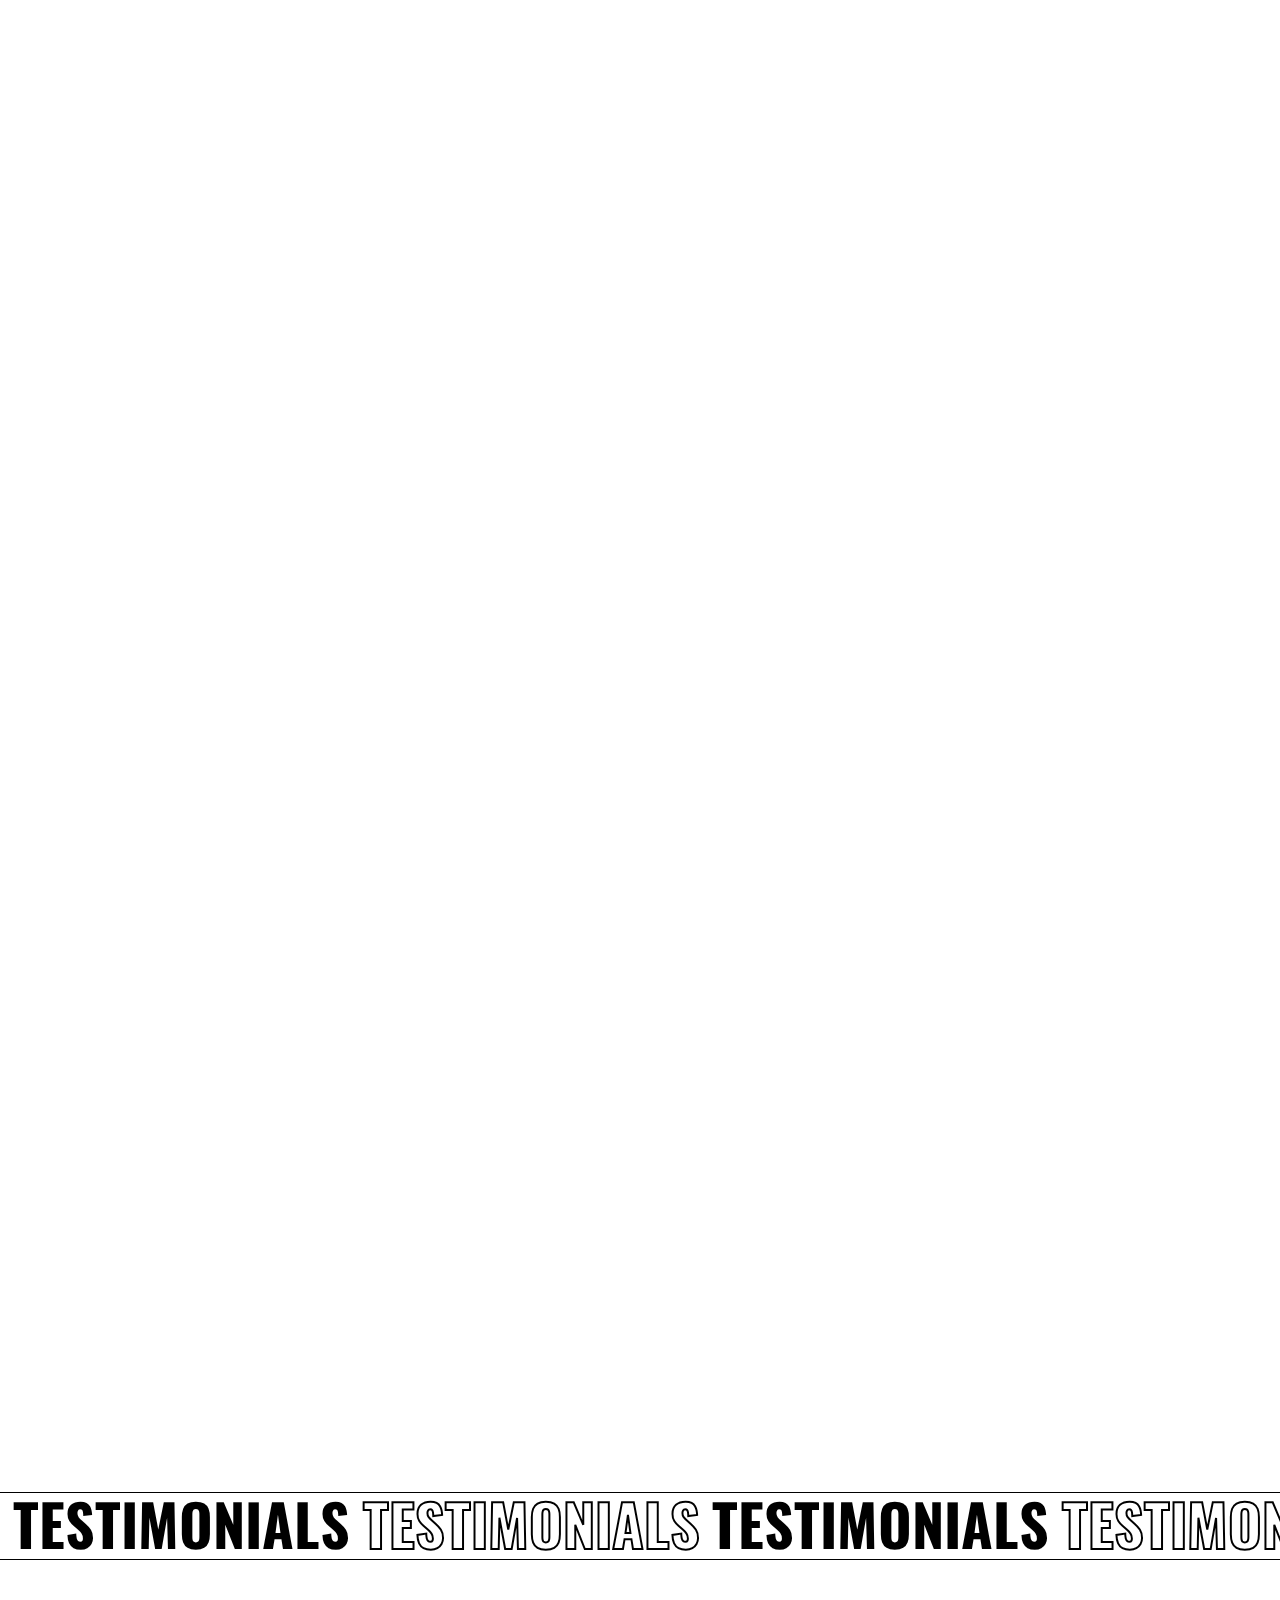
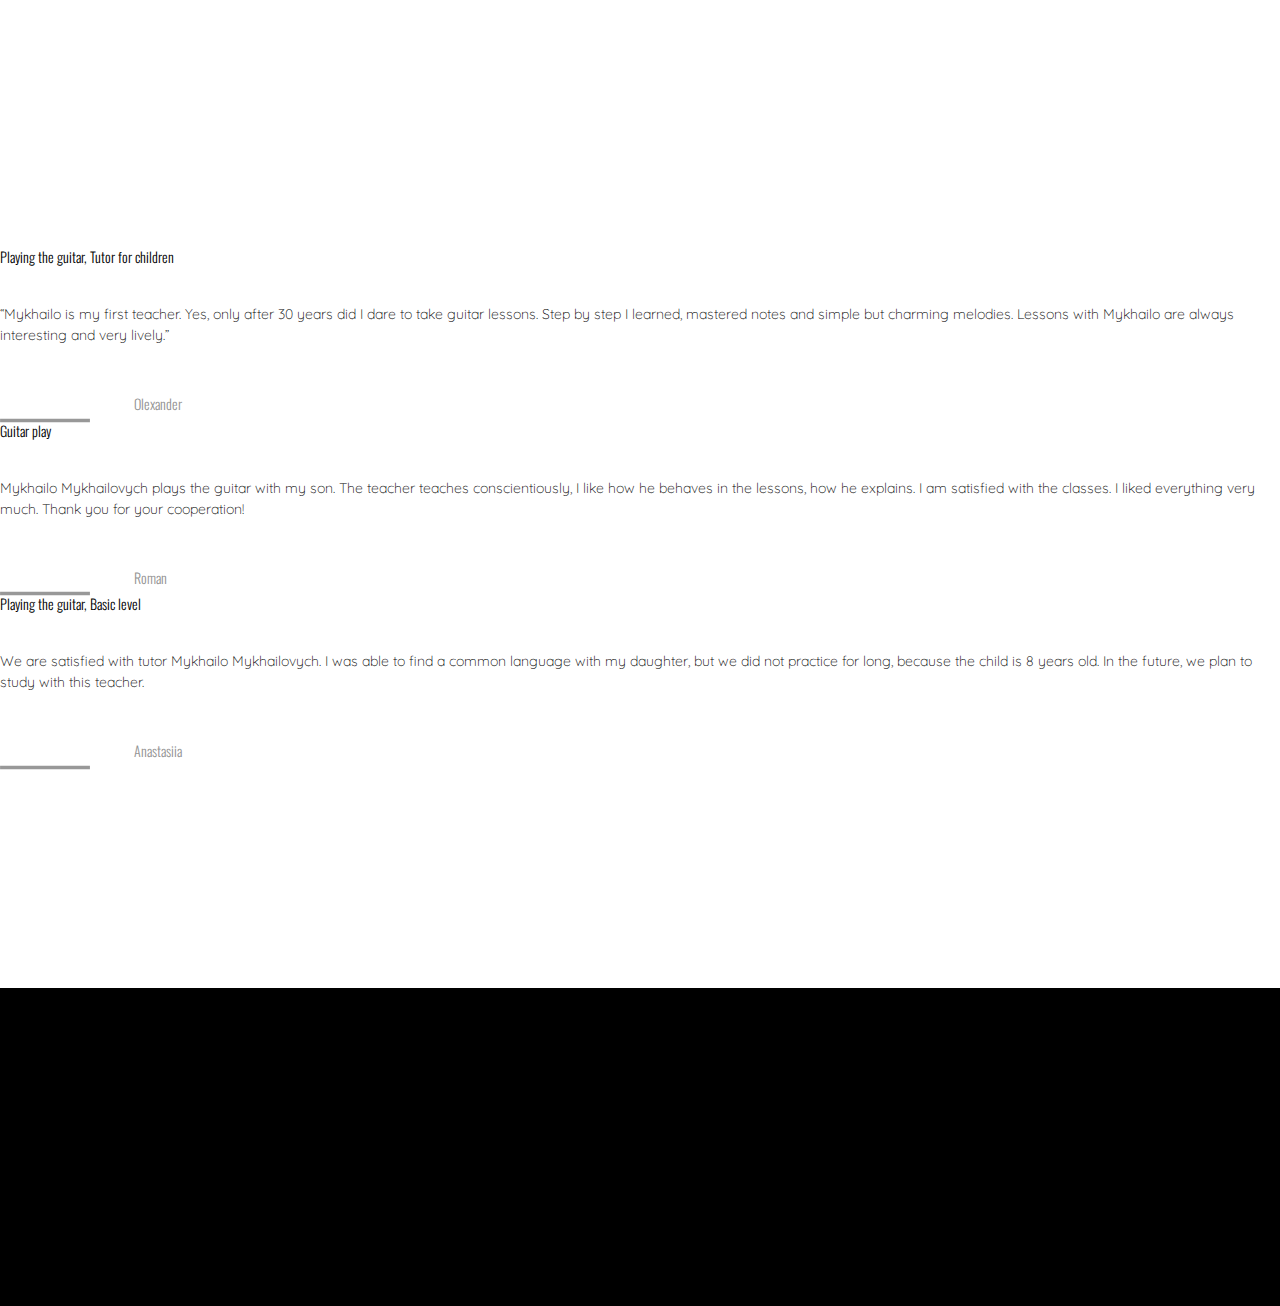
==== commit ec459f02: "Update index.html" ====
--- a/index.html
+++ b/index.html
@@ -142,7 +142,7 @@
                 </div>
                 <div class="main_page_4_2">
                     <p class="page4_text2">
-                        Having more than 16 years of musical experience behind <br>
+                        Having 16+ years of musical experience behind <br>
                         me, I have developed my own effective teaching <br>
                         methods, according to which the result will not be <br>
                         long in coming. I deal with students of all ages <br>
